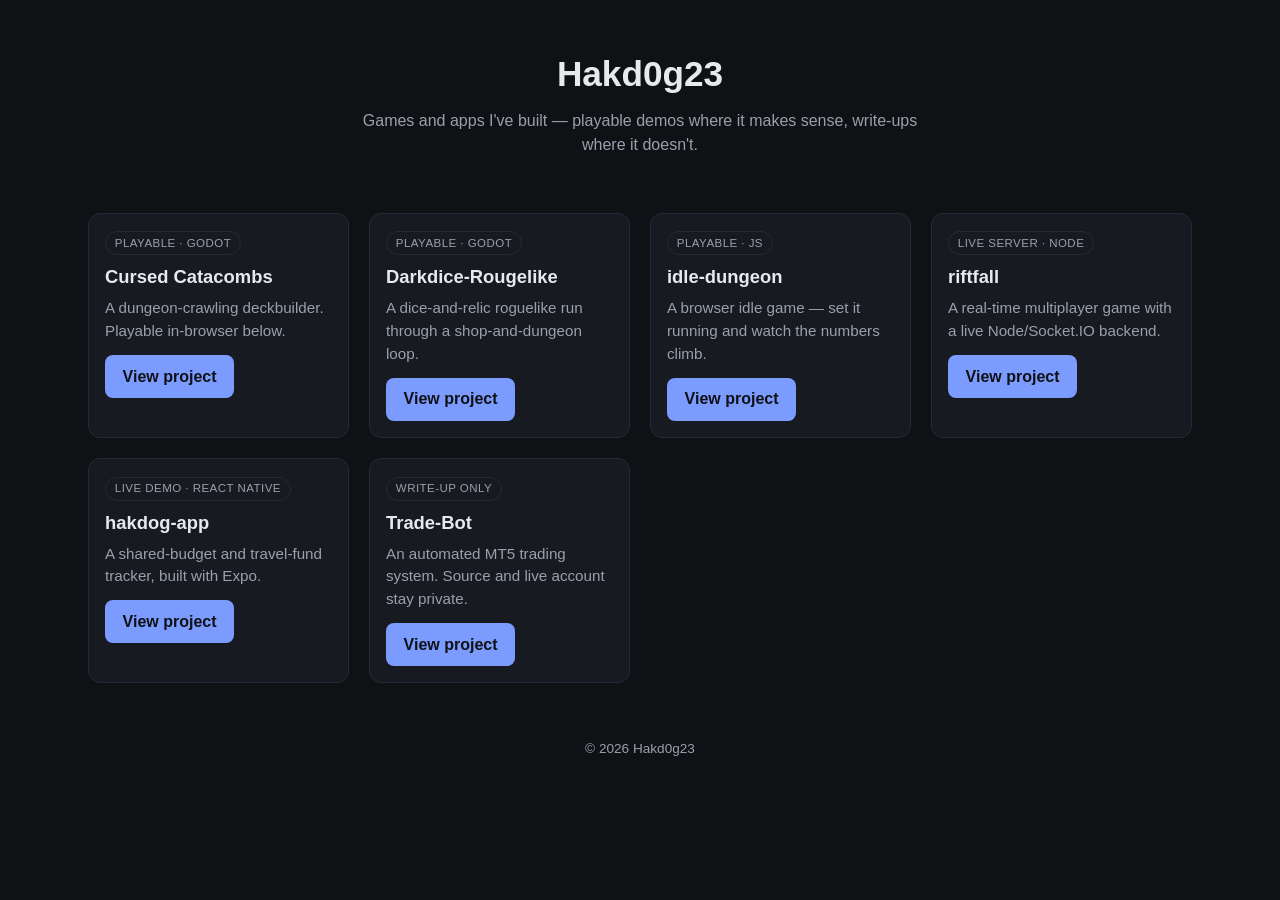
==== index.html @ 03059e49 "Scaffold portfolio site: shell, nav, card grid, project page stubs" ====
<!doctype html>
<html lang="en">
<head>
<meta charset="utf-8">
<meta name="viewport" content="width=device-width, initial-scale=1">
<title>Hakd0g23 — Projects</title>
<link rel="stylesheet" href="css/site.css">
</head>
<body>
<header>
  <h1>Hakd0g23</h1>
  <p>Games and apps I've built — playable demos where it makes sense, write-ups where it doesn't.</p>
</header>
<main class="grid">
  <div class="card">
    <img src="assets/img/cursed-catacombs.png" alt="Cursed Catacombs screenshot" onerror="this.style.display='none'">
    <div class="body">
      <span class="tag">Playable · Godot</span>
      <h2>Cursed Catacombs</h2>
      <p>A dungeon-crawling deckbuilder. Playable in-browser below.</p>
      <a class="btn" href="projects/cursed-catacombs.html">View project</a>
    </div>
  </div>
  <div class="card">
    <img src="assets/img/darkdice.png" alt="Darkdice-Rougelike screenshot" onerror="this.style.display='none'">
    <div class="body">
      <span class="tag">Playable · Godot</span>
      <h2>Darkdice-Rougelike</h2>
      <p>A dice-and-relic roguelike run through a shop-and-dungeon loop.</p>
      <a class="btn" href="projects/darkdice-rougelike.html">View project</a>
    </div>
  </div>
  <div class="card">
    <img src="assets/img/idle-dungeon.png" alt="idle-dungeon screenshot" onerror="this.style.display='none'">
    <div class="body">
      <span class="tag">Playable · JS</span>
      <h2>idle-dungeon</h2>
      <p>A browser idle game — set it running and watch the numbers climb.</p>
      <a class="btn" href="projects/idle-dungeon.html">View project</a>
    </div>
  </div>
  <div class="card">
    <img src="assets/img/riftfall.png" alt="riftfall screenshot" onerror="this.style.display='none'">
    <div class="body">
      <span class="tag">Live server · Node</span>
      <h2>riftfall</h2>
      <p>A real-time multiplayer game with a live Node/Socket.IO backend.</p>
      <a class="btn" href="projects/riftfall.html">View project</a>
    </div>
  </div>
  <div class="card">
    <img src="assets/img/hakdog-app.png" alt="hakdog-app screenshot" onerror="this.style.display='none'">
    <div class="body">
      <span class="tag">Live demo · React Native</span>
      <h2>hakdog-app</h2>
      <p>A shared-budget and travel-fund tracker, built with Expo.</p>
      <a class="btn" href="projects/hakdog-app.html">View project</a>
    </div>
  </div>
  <div class="card">
    <img src="assets/img/trade-bot.png" alt="Trade-Bot screenshot" onerror="this.style.display='none'">
    <div class="body">
      <span class="tag">Write-up only</span>
      <h2>Trade-Bot</h2>
      <p>An automated MT5 trading system. Source and live account stay private.</p>
      <a class="btn" href="projects/trade-bot.html">View project</a>
    </div>
  </div>
</main>
<footer>&copy; 2026 Hakd0g23</footer>
</body>
</html>
---- css/site.css ----
:root{
  --bg:#0f1115; --panel:#171a21; --text:#e8e9ec; --muted:#9aa0ab;
  --accent:#7c9bff; --border:#262a33;
}
*{box-sizing:border-box}
body{margin:0;background:var(--bg);color:var(--text);font-family:-apple-system,BlinkMacSystemFont,"Segoe UI",Roboto,Helvetica,Arial,sans-serif;line-height:1.5}
a{color:var(--accent)}
header{padding:3rem 1.5rem 2rem;text-align:center}
header h1{margin:0 0 .5rem;font-size:2.2rem}
header p{color:var(--muted);max-width:36rem;margin:0 auto}
nav{display:flex;justify-content:center;gap:1.25rem;padding:1rem;border-bottom:1px solid var(--border)}
nav a{text-decoration:none;color:var(--text);font-weight:600}
.grid{display:grid;grid-template-columns:repeat(auto-fit,minmax(260px,1fr));gap:1.25rem;padding:1.5rem;max-width:72rem;margin:0 auto}
.card{background:var(--panel);border:1px solid var(--border);border-radius:12px;overflow:hidden;display:flex;flex-direction:column}
.card img{width:100%;aspect-ratio:16/9;object-fit:cover;background:#000}
.card .body{padding:1rem}
.card h2{margin:0 0 .4rem;font-size:1.15rem}
.card p{color:var(--muted);margin:0 0 .75rem;font-size:.95rem}
.tag{display:inline-block;font-size:.72rem;text-transform:uppercase;letter-spacing:.04em;color:var(--muted);border:1px solid var(--border);border-radius:999px;padding:.15rem .55rem;margin-bottom:.5rem}
.embed-wrap{position:relative;width:100%;aspect-ratio:16/9;background:#000;border-radius:8px;overflow:hidden}
.embed-wrap iframe{width:100%;height:100%;border:0;display:block}
.embed-fallback{display:flex;align-items:center;justify-content:center;height:100%;color:var(--muted);text-align:center;padding:1rem}
.project-page{max-width:56rem;margin:0 auto;padding:2rem 1.5rem}
.project-page h1{margin-top:0}
footer{text-align:center;color:var(--muted);padding:2rem;font-size:.85rem}
.btn{display:inline-block;background:var(--accent);color:#0f1115;padding:.6rem 1.1rem;border-radius:8px;font-weight:700;text-decoration:none}
.note{background:#20242e;border:1px solid var(--border);border-radius:8px;padding:.75rem 1rem;font-size:.9rem;color:var(--muted)}
@media (max-width:700px){
  .embed-wrap{aspect-ratio:auto;height:auto;padding:2rem 1rem;text-align:center}
  .embed-wrap iframe{display:none}
}
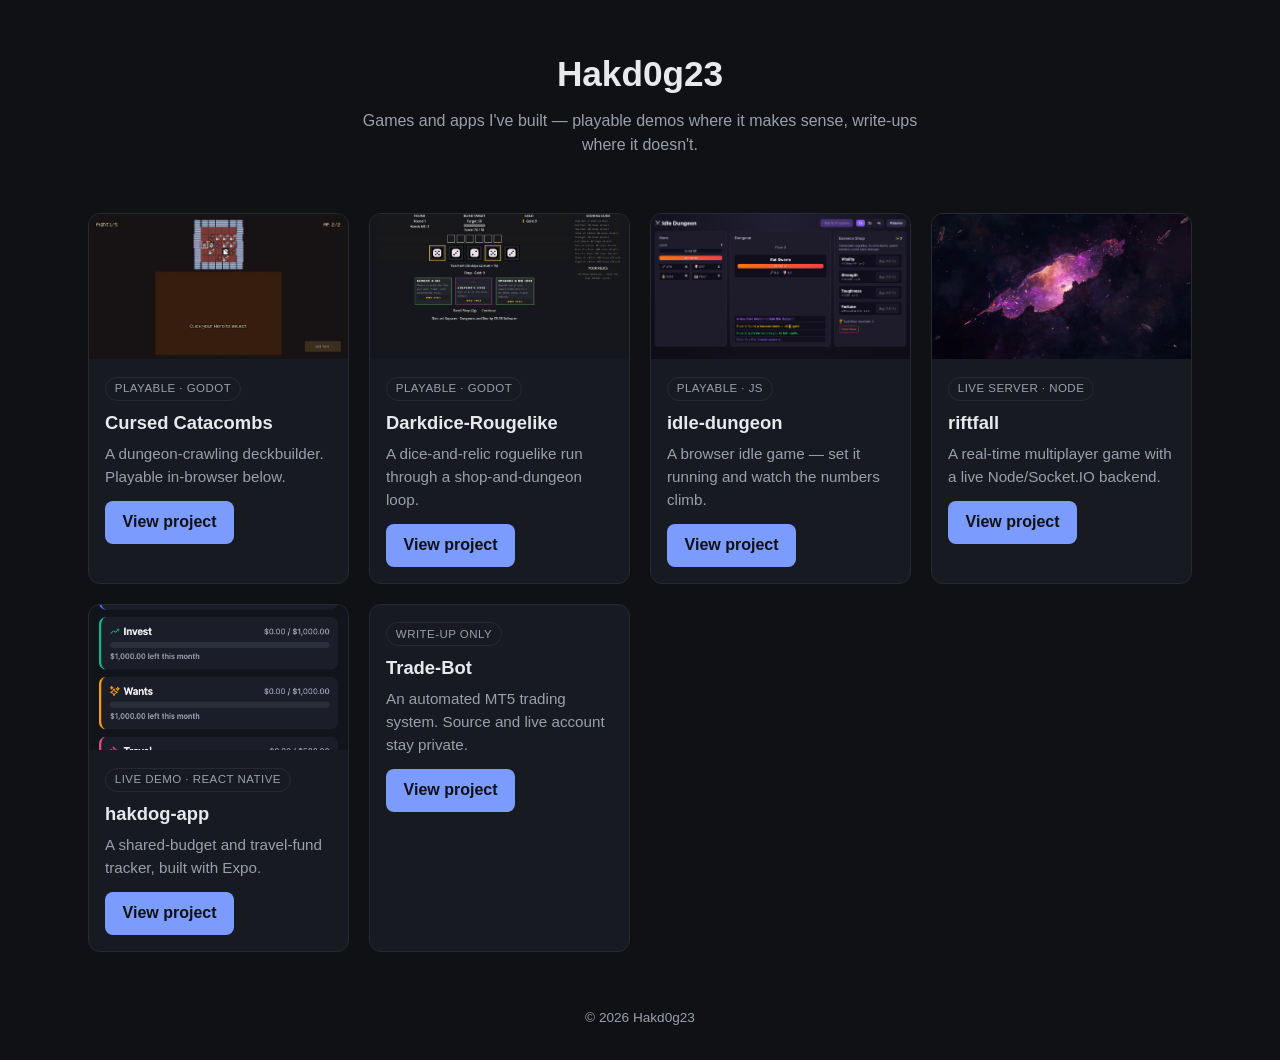
==== commit c6c102d3: "Fix broken thumbnails and add site favicon - idle-dungeon: add real mid-gameplay screenshot (was a 4" ====
--- a/index.html
+++ b/index.html
@@ -4,6 +4,7 @@
 <meta charset="utf-8">
 <meta name="viewport" content="width=device-width, initial-scale=1">
 <title>Hakd0g23 — Projects</title>
+<link rel="icon" href="/favicon.ico">
 <link rel="stylesheet" href="css/site.css">
 </head>
 <body>
@@ -58,7 +59,6 @@
     </div>
   </div>
   <div class="card">
-    <img src="assets/img/trade-bot.png" alt="Trade-Bot screenshot" onerror="this.style.display='none'">
     <div class="body">
       <span class="tag">Write-up only</span>
       <h2>Trade-Bot</h2>
--- a/css/site.css
+++ b/css/site.css
@@ -25,6 +25,10 @@
 footer{text-align:center;color:var(--muted);padding:2rem;font-size:.85rem}
 .btn{display:inline-block;background:var(--accent);color:#0f1115;padding:.6rem 1.1rem;border-radius:8px;font-weight:700;text-decoration:none}
 .note{background:#20242e;border:1px solid var(--border);border-radius:8px;padding:.75rem 1rem;font-size:.9rem;color:var(--muted)}
+.project-page figure{margin:1.5rem auto;text-align:center}
+.project-page .screenshot{max-width:280px;width:100%;display:block;margin:0 auto;border:1px solid var(--border);border-radius:14px}
+.project-page figcaption{color:var(--muted);font-size:.85rem;margin-top:.6rem}
+.cta{margin:1.25rem 0}
 @media (max-width:700px){
   .embed-wrap{aspect-ratio:auto;height:auto;padding:2rem 1rem;text-align:center}
   .embed-wrap iframe{display:none}
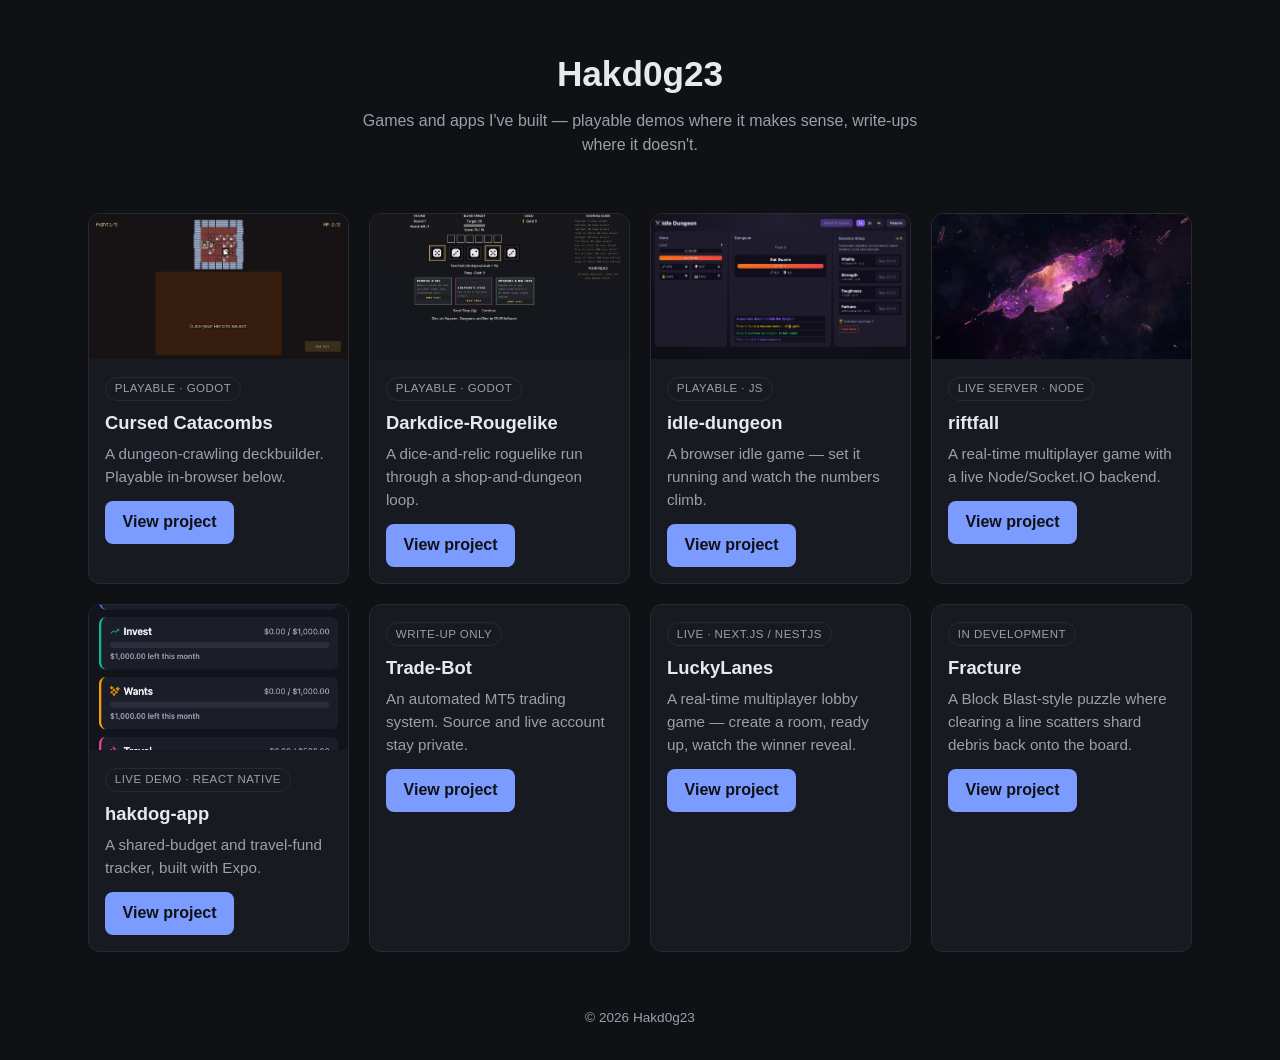
==== commit d0f44bc5: "Add LuckyLanes (live demo) and Fracture (in-dev) project pages" ====
--- a/index.html
+++ b/index.html
@@ -66,6 +66,22 @@
       <a class="btn" href="projects/trade-bot.html">View project</a>
     </div>
   </div>
+  <div class="card">
+    <div class="body">
+      <span class="tag">Live · Next.js / NestJS</span>
+      <h2>LuckyLanes</h2>
+      <p>A real-time multiplayer lobby game — create a room, ready up, watch the winner reveal.</p>
+      <a class="btn" href="projects/luckylanes.html">View project</a>
+    </div>
+  </div>
+  <div class="card">
+    <div class="body">
+      <span class="tag">In development</span>
+      <h2>Fracture</h2>
+      <p>A Block Blast-style puzzle where clearing a line scatters shard debris back onto the board.</p>
+      <a class="btn" href="projects/fracture.html">View project</a>
+    </div>
+  </div>
 </main>
 <footer>&copy; 2026 Hakd0g23</footer>
 </body>
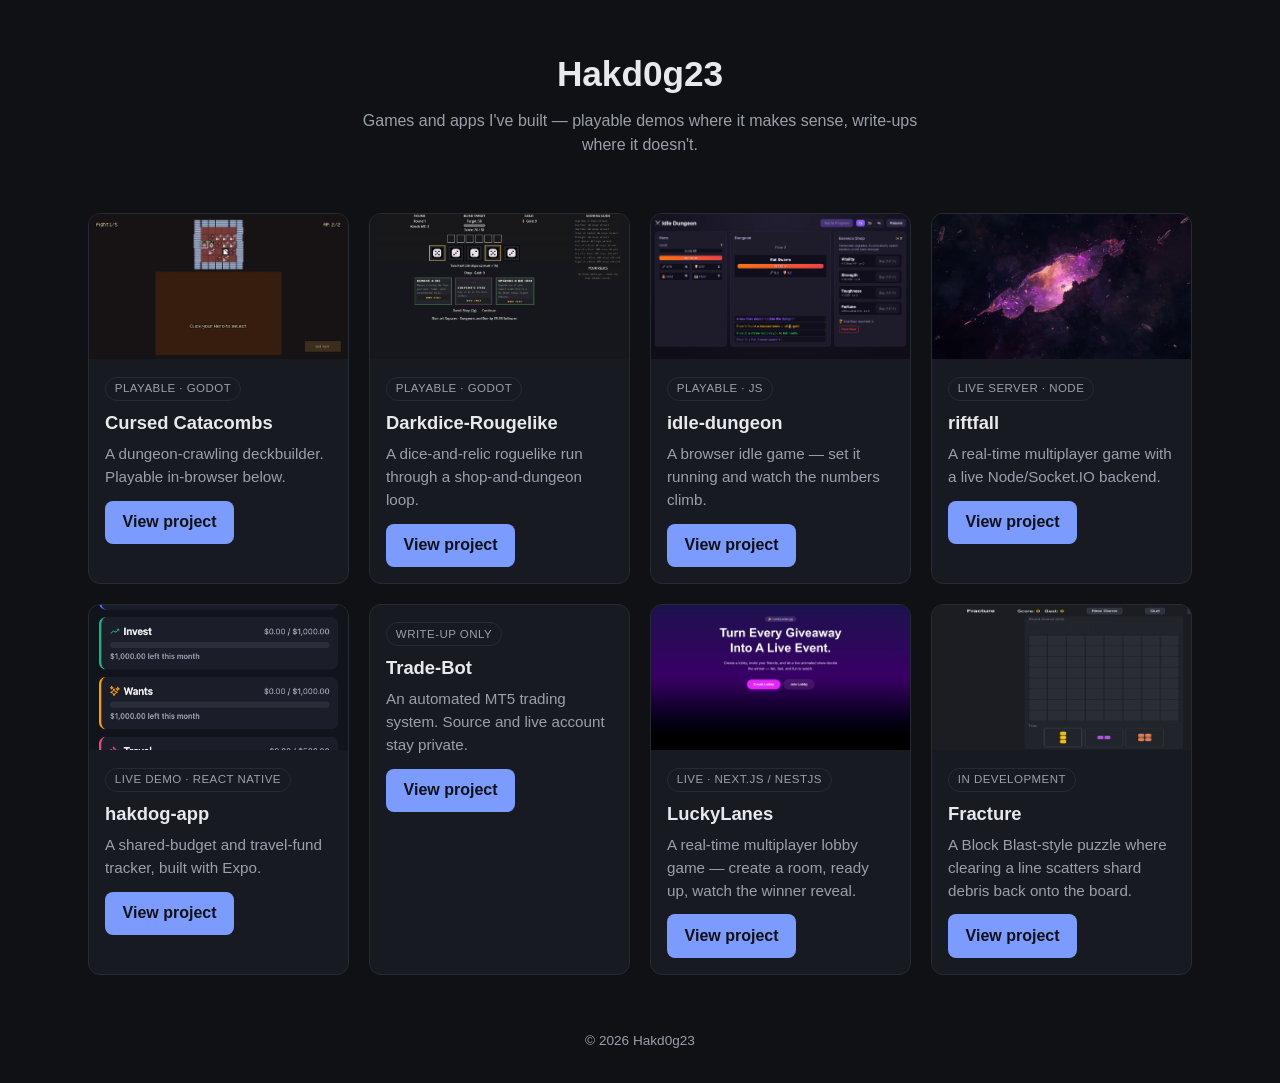
==== commit 0d0c7b0f: "Add thumbnails for LuckyLanes/Fracture and site-wide OG/meta tags Captured real screenshots via head" ====
--- a/index.html
+++ b/index.html
@@ -4,6 +4,13 @@
 <meta charset="utf-8">
 <meta name="viewport" content="width=device-width, initial-scale=1">
 <title>Hakd0g23 — Projects</title>
+<meta name="description" content="Games and apps built by Hakd0g23 — playable demos where it makes sense, write-ups where it doesn't.">
+<meta property="og:type" content="website">
+<meta property="og:title" content="Hakd0g23 — Projects">
+<meta property="og:description" content="Games and apps built by Hakd0g23 — playable demos where it makes sense, write-ups where it doesn't.">
+<meta property="og:url" content="https://hakd0g23.github.io/">
+<meta property="og:image" content="https://hakd0g23.github.io/assets/img/cursed-catacombs.png">
+<meta name="twitter:card" content="summary_large_image">
 <link rel="icon" href="/favicon.ico">
 <link rel="stylesheet" href="css/site.css">
 </head>
@@ -67,6 +74,7 @@
     </div>
   </div>
   <div class="card">
+    <img src="assets/img/luckylanes.png" alt="LuckyLanes screenshot" onerror="this.style.display='none'">
     <div class="body">
       <span class="tag">Live · Next.js / NestJS</span>
       <h2>LuckyLanes</h2>
@@ -75,6 +83,7 @@
     </div>
   </div>
   <div class="card">
+    <img src="assets/img/fracture.png" alt="Fracture screenshot" onerror="this.style.display='none'">
     <div class="body">
       <span class="tag">In development</span>
       <h2>Fracture</h2>
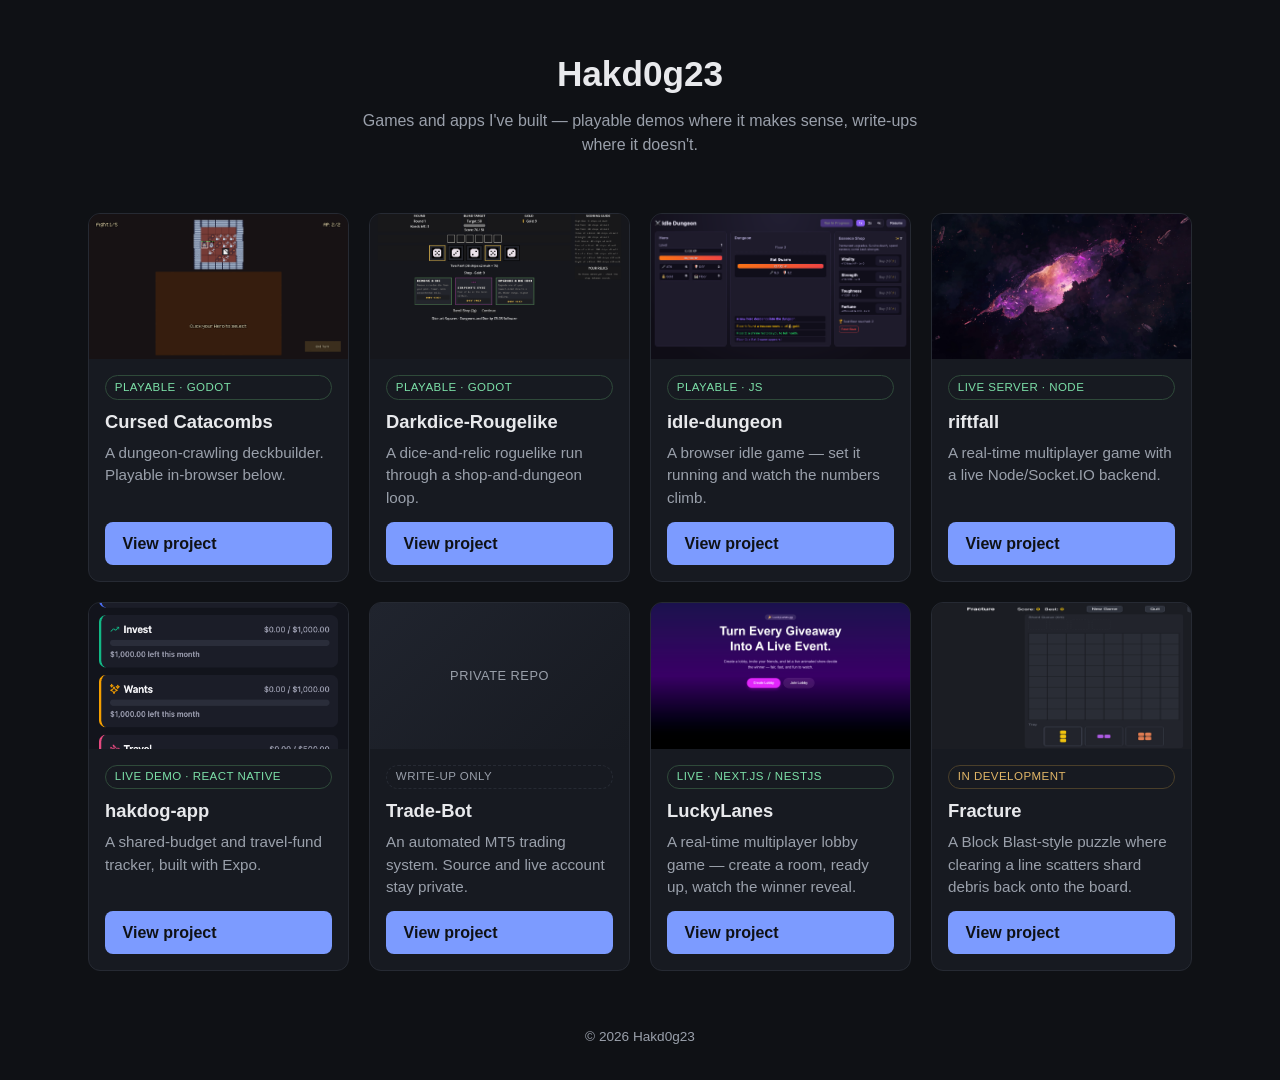
==== commit cc385baf: "Fix card grid rhythm, tag color coding, and screenshot sizing Addresses aesthetic review findings: T" ====
--- a/index.html
+++ b/index.html
@@ -23,7 +23,7 @@
   <div class="card">
     <img src="assets/img/cursed-catacombs.png" alt="Cursed Catacombs screenshot" onerror="this.style.display='none'">
     <div class="body">
-      <span class="tag">Playable · Godot</span>
+      <span class="tag tag-live">Playable · Godot</span>
       <h2>Cursed Catacombs</h2>
       <p>A dungeon-crawling deckbuilder. Playable in-browser below.</p>
       <a class="btn" href="projects/cursed-catacombs.html">View project</a>
@@ -32,7 +32,7 @@
   <div class="card">
     <img src="assets/img/darkdice.png" alt="Darkdice-Rougelike screenshot" onerror="this.style.display='none'">
     <div class="body">
-      <span class="tag">Playable · Godot</span>
+      <span class="tag tag-live">Playable · Godot</span>
       <h2>Darkdice-Rougelike</h2>
       <p>A dice-and-relic roguelike run through a shop-and-dungeon loop.</p>
       <a class="btn" href="projects/darkdice-rougelike.html">View project</a>
@@ -41,7 +41,7 @@
   <div class="card">
     <img src="assets/img/idle-dungeon.png" alt="idle-dungeon screenshot" onerror="this.style.display='none'">
     <div class="body">
-      <span class="tag">Playable · JS</span>
+      <span class="tag tag-live">Playable · JS</span>
       <h2>idle-dungeon</h2>
       <p>A browser idle game — set it running and watch the numbers climb.</p>
       <a class="btn" href="projects/idle-dungeon.html">View project</a>
@@ -50,7 +50,7 @@
   <div class="card">
     <img src="assets/img/riftfall.png" alt="riftfall screenshot" onerror="this.style.display='none'">
     <div class="body">
-      <span class="tag">Live server · Node</span>
+      <span class="tag tag-live">Live server · Node</span>
       <h2>riftfall</h2>
       <p>A real-time multiplayer game with a live Node/Socket.IO backend.</p>
       <a class="btn" href="projects/riftfall.html">View project</a>
@@ -59,15 +59,16 @@
   <div class="card">
     <img src="assets/img/hakdog-app.png" alt="hakdog-app screenshot" onerror="this.style.display='none'">
     <div class="body">
-      <span class="tag">Live demo · React Native</span>
+      <span class="tag tag-live">Live demo · React Native</span>
       <h2>hakdog-app</h2>
       <p>A shared-budget and travel-fund tracker, built with Expo.</p>
       <a class="btn" href="projects/hakdog-app.html">View project</a>
     </div>
   </div>
   <div class="card">
+    <div class="placeholder">Private repo</div>
     <div class="body">
-      <span class="tag">Write-up only</span>
+      <span class="tag tag-writeup">Write-up only</span>
       <h2>Trade-Bot</h2>
       <p>An automated MT5 trading system. Source and live account stay private.</p>
       <a class="btn" href="projects/trade-bot.html">View project</a>
@@ -76,7 +77,7 @@
   <div class="card">
     <img src="assets/img/luckylanes.png" alt="LuckyLanes screenshot" onerror="this.style.display='none'">
     <div class="body">
-      <span class="tag">Live · Next.js / NestJS</span>
+      <span class="tag tag-live">Live · Next.js / NestJS</span>
       <h2>LuckyLanes</h2>
       <p>A real-time multiplayer lobby game — create a room, ready up, watch the winner reveal.</p>
       <a class="btn" href="projects/luckylanes.html">View project</a>
@@ -85,7 +86,7 @@
   <div class="card">
     <img src="assets/img/fracture.png" alt="Fracture screenshot" onerror="this.style.display='none'">
     <div class="body">
-      <span class="tag">In development</span>
+      <span class="tag tag-dev">In development</span>
       <h2>Fracture</h2>
       <p>A Block Blast-style puzzle where clearing a line scatters shard debris back onto the board.</p>
       <a class="btn" href="projects/fracture.html">View project</a>
--- a/css/site.css
+++ b/css/site.css
@@ -13,10 +13,16 @@
 .grid{display:grid;grid-template-columns:repeat(auto-fit,minmax(260px,1fr));gap:1.25rem;padding:1.5rem;max-width:72rem;margin:0 auto}
 .card{background:var(--panel);border:1px solid var(--border);border-radius:12px;overflow:hidden;display:flex;flex-direction:column}
 .card img{width:100%;aspect-ratio:16/9;object-fit:cover;background:#000}
-.card .body{padding:1rem}
+.card .placeholder{width:100%;aspect-ratio:16/9;background:linear-gradient(135deg,#20242e,#171a21);display:flex;align-items:center;justify-content:center;color:var(--muted);font-size:.8rem;letter-spacing:.04em;text-transform:uppercase}
+.card .body{padding:1rem;flex:1;display:flex;flex-direction:column}
 .card h2{margin:0 0 .4rem;font-size:1.15rem}
 .card p{color:var(--muted);margin:0 0 .75rem;font-size:.95rem}
-.tag{display:inline-block;font-size:.72rem;text-transform:uppercase;letter-spacing:.04em;color:var(--muted);border:1px solid var(--border);border-radius:999px;padding:.15rem .55rem;margin-bottom:.5rem}
+.card .btn{margin-top:auto}
+.tag{display:inline-block;font-size:.72rem;text-transform:uppercase;letter-spacing:.04em;border:1px solid var(--border);border-radius:999px;padding:.15rem .55rem;margin-bottom:.5rem}
+.tag{color:var(--muted)}
+.tag.tag-live{color:#7ce0a8;border-color:#2f4a3a}
+.tag.tag-dev{color:#e0b567;border-color:#4a3f2a}
+.tag.tag-writeup{color:var(--muted);border-style:dashed}
 .embed-wrap{position:relative;width:100%;aspect-ratio:16/9;background:#000;border-radius:8px;overflow:hidden}
 .embed-wrap iframe{width:100%;height:100%;border:0;display:block}
 .embed-fallback{display:flex;align-items:center;justify-content:center;height:100%;color:var(--muted);text-align:center;padding:1rem}
@@ -26,10 +32,13 @@
 .btn{display:inline-block;background:var(--accent);color:#0f1115;padding:.6rem 1.1rem;border-radius:8px;font-weight:700;text-decoration:none}
 .note{background:#20242e;border:1px solid var(--border);border-radius:8px;padding:.75rem 1rem;font-size:.9rem;color:var(--muted)}
 .project-page figure{margin:1.5rem auto;text-align:center}
-.project-page .screenshot{max-width:280px;width:100%;display:block;margin:0 auto;border:1px solid var(--border);border-radius:14px}
+.project-page .screenshot{max-width:32rem;width:100%;display:block;margin:0 auto;border:1px solid var(--border);border-radius:14px}
 .project-page figcaption{color:var(--muted);font-size:.85rem;margin-top:.6rem}
 .cta{margin:1.25rem 0}
 @media (max-width:700px){
   .embed-wrap{aspect-ratio:auto;height:auto;padding:2rem 1rem;text-align:center}
   .embed-wrap iframe{display:none}
 }
+@media (max-width:480px){
+  header p{max-width:20rem}
+}
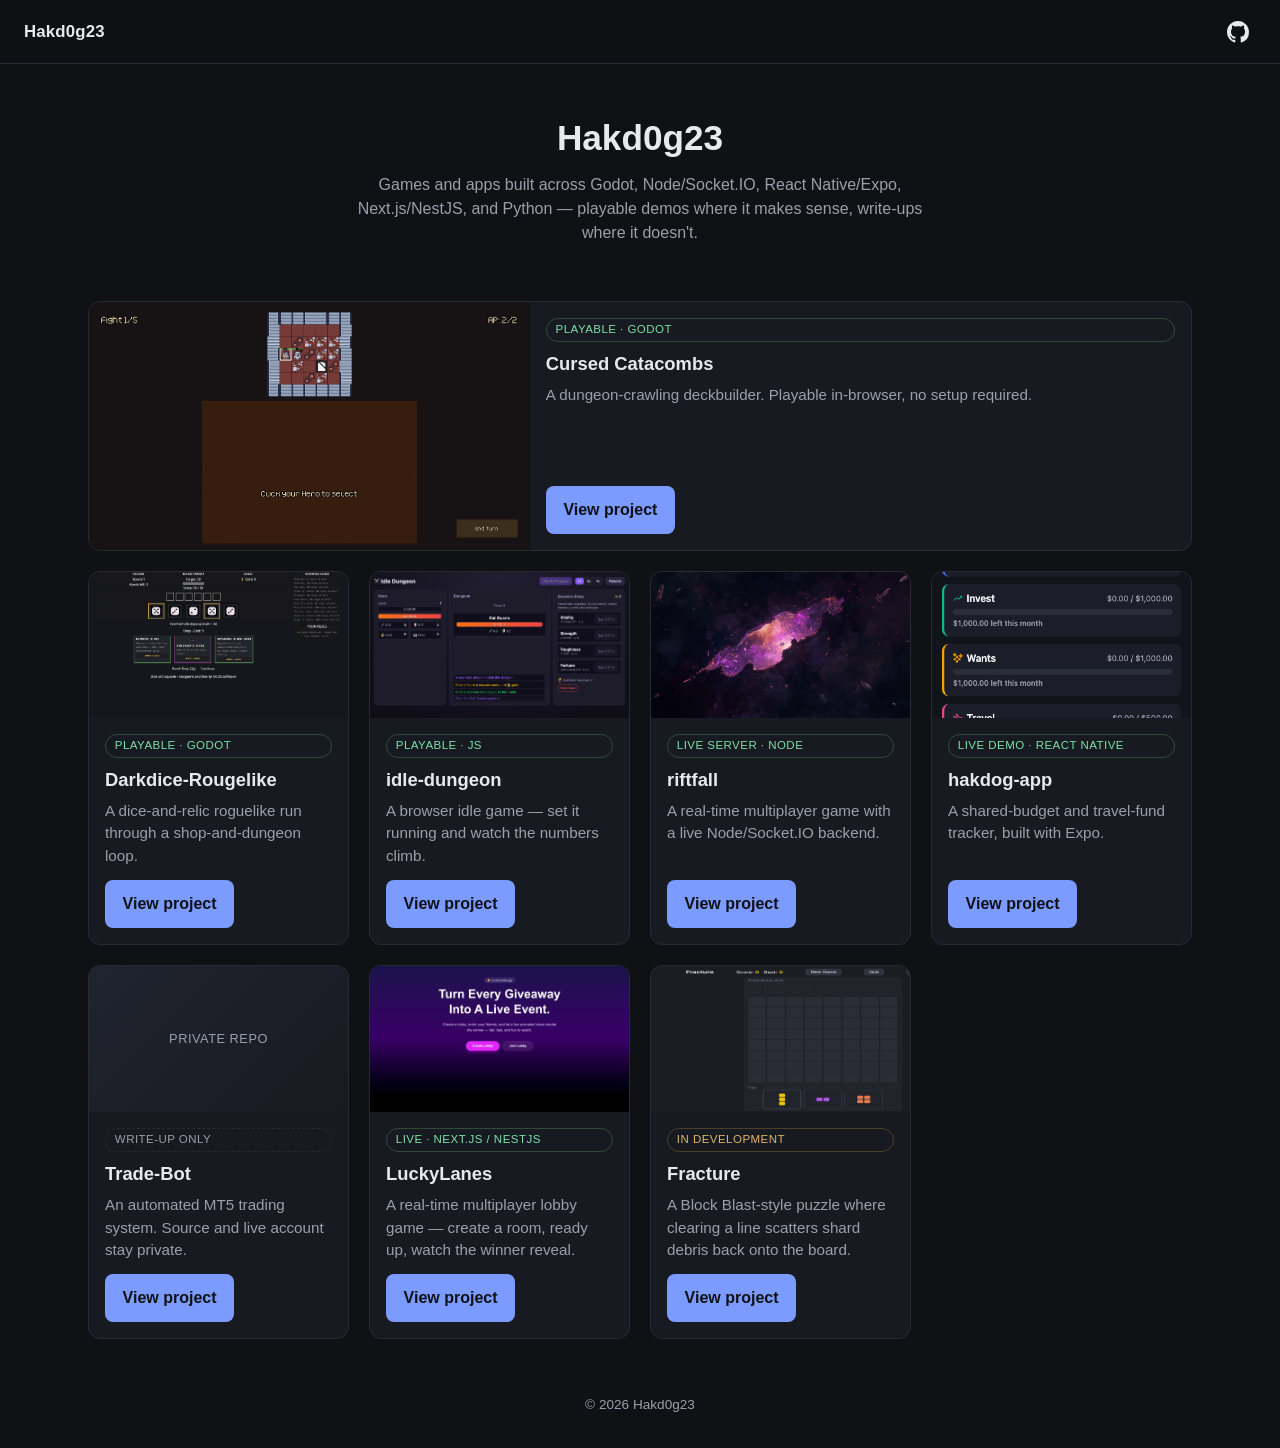
==== commit 21af1da1: "Redesign site nav, hero, and project cards for clarity and accessibility Add sticky site-wide header" ====
--- a/index.html
+++ b/index.html
@@ -15,82 +15,104 @@
 <link rel="stylesheet" href="css/site.css">
 </head>
 <body>
-<header>
+<header class="site-header">
+  <a class="wordmark" href="index.html">Hakd0g23</a>
+  <a class="gh-link" href="https://github.com/Hakd0g23" target="_blank" rel="noopener" aria-label="Hakd0g23 on GitHub">
+    <svg viewBox="0 0 16 16" aria-hidden="true"><path d="M8 0C3.58 0 0 3.58 0 8c0 3.54 2.29 6.53 5.47 7.59.4.07.55-.17.55-.38 0-.19-.01-.82-.01-1.49-2.01.37-2.53-.49-2.69-.94-.09-.23-.48-.94-.82-1.13-.28-.15-.68-.52-.01-.53.63-.01 1.08.58 1.23.82.72 1.21 1.87.87 2.33.66.07-.52.28-.87.51-1.07-1.78-.2-3.64-.89-3.64-3.95 0-.87.31-1.59.82-2.15-.08-.2-.36-1.02.08-2.12 0 0 .67-.21 2.2.82.64-.18 1.32-.27 2-.27.68 0 1.36.09 2 .27 1.53-1.04 2.2-.82 2.2-.82.44 1.1.16 1.92.08 2.12.51.56.82 1.27.82 2.15 0 3.07-1.87 3.75-3.65 3.95.29.25.54.73.54 1.48 0 1.07-.01 1.93-.01 2.2 0 .21.15.46.55.38A8.01 8.01 0 0 0 16 8c0-4.42-3.58-8-8-8z"/></svg>
+  </a>
+</header>
+<header class="intro">
   <h1>Hakd0g23</h1>
-  <p>Games and apps I've built — playable demos where it makes sense, write-ups where it doesn't.</p>
+  <p>Games and apps built across Godot, Node/Socket.IO, React Native/Expo, Next.js/NestJS, and Python — playable demos where it makes sense, write-ups where it doesn't.</p>
 </header>
 <main class="grid">
-  <div class="card">
-    <img src="assets/img/cursed-catacombs.png" alt="Cursed Catacombs screenshot" onerror="this.style.display='none'">
-    <div class="body">
-      <span class="tag tag-live">Playable · Godot</span>
-      <h2>Cursed Catacombs</h2>
-      <p>A dungeon-crawling deckbuilder. Playable in-browser below.</p>
-      <a class="btn" href="projects/cursed-catacombs.html">View project</a>
-    </div>
+  <div class="card featured">
+    <a class="card-link" href="projects/cursed-catacombs.html">
+      <img src="assets/img/cursed-catacombs.png" alt="Cursed Catacombs screenshot" onerror="this.style.display='none'">
+      <div class="body">
+        <span class="tag tag-live">Playable · Godot</span>
+        <h2>Cursed Catacombs</h2>
+        <p>A dungeon-crawling deckbuilder. Playable in-browser, no setup required.</p>
+        <span class="btn btn-static" aria-hidden="true">View project</span>
+      </div>
+    </a>
   </div>
   <div class="card">
-    <img src="assets/img/darkdice.png" alt="Darkdice-Rougelike screenshot" onerror="this.style.display='none'">
-    <div class="body">
-      <span class="tag tag-live">Playable · Godot</span>
-      <h2>Darkdice-Rougelike</h2>
-      <p>A dice-and-relic roguelike run through a shop-and-dungeon loop.</p>
-      <a class="btn" href="projects/darkdice-rougelike.html">View project</a>
-    </div>
+    <a class="card-link" href="projects/darkdice-rougelike.html">
+      <img src="assets/img/darkdice.png" alt="Darkdice-Rougelike screenshot" onerror="this.style.display='none'">
+      <div class="body">
+        <span class="tag tag-live">Playable · Godot</span>
+        <h2>Darkdice-Rougelike</h2>
+        <p>A dice-and-relic roguelike run through a shop-and-dungeon loop.</p>
+        <span class="btn btn-static" aria-hidden="true">View project</span>
+      </div>
+    </a>
   </div>
   <div class="card">
-    <img src="assets/img/idle-dungeon.png" alt="idle-dungeon screenshot" onerror="this.style.display='none'">
-    <div class="body">
-      <span class="tag tag-live">Playable · JS</span>
-      <h2>idle-dungeon</h2>
-      <p>A browser idle game — set it running and watch the numbers climb.</p>
-      <a class="btn" href="projects/idle-dungeon.html">View project</a>
-    </div>
+    <a class="card-link" href="projects/idle-dungeon.html">
+      <img src="assets/img/idle-dungeon.png" alt="idle-dungeon screenshot" onerror="this.style.display='none'">
+      <div class="body">
+        <span class="tag tag-live">Playable · JS</span>
+        <h2>idle-dungeon</h2>
+        <p>A browser idle game — set it running and watch the numbers climb.</p>
+        <span class="btn btn-static" aria-hidden="true">View project</span>
+      </div>
+    </a>
   </div>
   <div class="card">
-    <img src="assets/img/riftfall.png" alt="riftfall screenshot" onerror="this.style.display='none'">
-    <div class="body">
-      <span class="tag tag-live">Live server · Node</span>
-      <h2>riftfall</h2>
-      <p>A real-time multiplayer game with a live Node/Socket.IO backend.</p>
-      <a class="btn" href="projects/riftfall.html">View project</a>
-    </div>
+    <a class="card-link" href="projects/riftfall.html">
+      <img src="assets/img/riftfall.png" alt="riftfall screenshot" onerror="this.style.display='none'">
+      <div class="body">
+        <span class="tag tag-live">Live server · Node</span>
+        <h2>riftfall</h2>
+        <p>A real-time multiplayer game with a live Node/Socket.IO backend.</p>
+        <span class="btn btn-static" aria-hidden="true">View project</span>
+      </div>
+    </a>
   </div>
   <div class="card">
-    <img src="assets/img/hakdog-app.png" alt="hakdog-app screenshot" onerror="this.style.display='none'">
-    <div class="body">
-      <span class="tag tag-live">Live demo · React Native</span>
-      <h2>hakdog-app</h2>
-      <p>A shared-budget and travel-fund tracker, built with Expo.</p>
-      <a class="btn" href="projects/hakdog-app.html">View project</a>
-    </div>
+    <a class="card-link" href="projects/hakdog-app.html">
+      <img src="assets/img/hakdog-app.png" alt="hakdog-app screenshot" onerror="this.style.display='none'">
+      <div class="body">
+        <span class="tag tag-live">Live demo · React Native</span>
+        <h2>hakdog-app</h2>
+        <p>A shared-budget and travel-fund tracker, built with Expo.</p>
+        <span class="btn btn-static" aria-hidden="true">View project</span>
+      </div>
+    </a>
   </div>
   <div class="card">
-    <div class="placeholder">Private repo</div>
-    <div class="body">
-      <span class="tag tag-writeup">Write-up only</span>
-      <h2>Trade-Bot</h2>
-      <p>An automated MT5 trading system. Source and live account stay private.</p>
-      <a class="btn" href="projects/trade-bot.html">View project</a>
-    </div>
+    <a class="card-link" href="projects/trade-bot.html">
+      <div class="placeholder">Private repo</div>
+      <div class="body">
+        <span class="tag tag-writeup">Write-up only</span>
+        <h2>Trade-Bot</h2>
+        <p>An automated MT5 trading system. Source and live account stay private.</p>
+        <span class="btn btn-static" aria-hidden="true">View project</span>
+      </div>
+    </a>
   </div>
   <div class="card">
-    <img src="assets/img/luckylanes.png" alt="LuckyLanes screenshot" onerror="this.style.display='none'">
-    <div class="body">
-      <span class="tag tag-live">Live · Next.js / NestJS</span>
-      <h2>LuckyLanes</h2>
-      <p>A real-time multiplayer lobby game — create a room, ready up, watch the winner reveal.</p>
-      <a class="btn" href="projects/luckylanes.html">View project</a>
-    </div>
+    <a class="card-link" href="projects/luckylanes.html">
+      <img src="assets/img/luckylanes.png" alt="LuckyLanes screenshot" onerror="this.style.display='none'">
+      <div class="body">
+        <span class="tag tag-live">Live · Next.js / NestJS</span>
+        <h2>LuckyLanes</h2>
+        <p>A real-time multiplayer lobby game — create a room, ready up, watch the winner reveal.</p>
+        <span class="btn btn-static" aria-hidden="true">View project</span>
+      </div>
+    </a>
   </div>
   <div class="card">
-    <img src="assets/img/fracture.png" alt="Fracture screenshot" onerror="this.style.display='none'">
-    <div class="body">
-      <span class="tag tag-dev">In development</span>
-      <h2>Fracture</h2>
-      <p>A Block Blast-style puzzle where clearing a line scatters shard debris back onto the board.</p>
-      <a class="btn" href="projects/fracture.html">View project</a>
-    </div>
+    <a class="card-link" href="projects/fracture.html">
+      <img src="assets/img/fracture.png" alt="Fracture screenshot" onerror="this.style.display='none'">
+      <div class="body">
+        <span class="tag tag-dev">In development</span>
+        <h2>Fracture</h2>
+        <p>A Block Blast-style puzzle where clearing a line scatters shard debris back onto the board.</p>
+        <span class="btn btn-static" aria-hidden="true">View project</span>
+      </div>
+    </a>
   </div>
 </main>
 <footer>&copy; 2026 Hakd0g23</footer>
--- a/css/site.css
+++ b/css/site.css
@@ -5,19 +5,34 @@
 *{box-sizing:border-box}
 body{margin:0;background:var(--bg);color:var(--text);font-family:-apple-system,BlinkMacSystemFont,"Segoe UI",Roboto,Helvetica,Arial,sans-serif;line-height:1.5}
 a{color:var(--accent)}
-header{padding:3rem 1.5rem 2rem;text-align:center}
-header h1{margin:0 0 .5rem;font-size:2.2rem}
-header p{color:var(--muted);max-width:36rem;margin:0 auto}
-nav{display:flex;justify-content:center;gap:1.25rem;padding:1rem;border-bottom:1px solid var(--border)}
-nav a{text-decoration:none;color:var(--text);font-weight:600}
+.site-header{position:sticky;top:0;z-index:10;display:flex;align-items:center;justify-content:space-between;gap:1rem;padding:.85rem 1.5rem;background:rgba(15,17,21,.9);backdrop-filter:blur(6px);border-bottom:1px solid var(--border)}
+.site-header .wordmark{color:var(--text);font-weight:700;font-size:1.05rem;text-decoration:none;letter-spacing:.01em}
+.site-header .gh-link{display:inline-flex;align-items:center;justify-content:center;width:36px;height:36px;border-radius:8px;color:var(--text)}
+.site-header .gh-link svg{width:22px;height:22px;fill:currentColor}
+.site-header .gh-link:hover{color:var(--accent)}
+header.intro{padding:3rem 1.5rem 2rem;text-align:center}
+header.intro h1{margin:0 0 .5rem;font-size:2.2rem}
+header.intro p{color:var(--muted);max-width:36rem;margin:0 auto}
+nav.project-nav{display:flex;justify-content:center;gap:1.25rem;padding:1rem;border-bottom:1px solid var(--border)}
+nav.project-nav a{text-decoration:none;color:var(--text);font-weight:600}
 .grid{display:grid;grid-template-columns:repeat(auto-fit,minmax(260px,1fr));gap:1.25rem;padding:1.5rem;max-width:72rem;margin:0 auto}
 .card{background:var(--panel);border:1px solid var(--border);border-radius:12px;overflow:hidden;display:flex;flex-direction:column}
+.card-link{display:flex;flex-direction:column;color:inherit;text-decoration:none;height:100%}
+.card-link:hover h2{color:var(--accent)}
+.card.featured{grid-column:1 / -1}
+.card.featured .card-link{flex-direction:row;flex-wrap:wrap}
+.card.featured img{width:40%;min-width:260px;aspect-ratio:16/9}
+.card.featured .body{flex:1 1 260px}
 .card img{width:100%;aspect-ratio:16/9;object-fit:cover;background:#000}
 .card .placeholder{width:100%;aspect-ratio:16/9;background:linear-gradient(135deg,#20242e,#171a21);display:flex;align-items:center;justify-content:center;color:var(--muted);font-size:.8rem;letter-spacing:.04em;text-transform:uppercase}
 .card .body{padding:1rem;flex:1;display:flex;flex-direction:column}
 .card h2{margin:0 0 .4rem;font-size:1.15rem}
 .card p{color:var(--muted);margin:0 0 .75rem;font-size:.95rem}
-.card .btn{margin-top:auto}
+.card .btn{margin-top:auto;align-self:flex-start}
+@media (max-width:700px){
+  .card.featured .card-link{flex-direction:column}
+  .card.featured img{width:100%;min-width:0}
+}
 .tag{display:inline-block;font-size:.72rem;text-transform:uppercase;letter-spacing:.04em;border:1px solid var(--border);border-radius:999px;padding:.15rem .55rem;margin-bottom:.5rem}
 .tag{color:var(--muted)}
 .tag.tag-live{color:#7ce0a8;border-color:#2f4a3a}
@@ -29,7 +44,11 @@
 .project-page{max-width:56rem;margin:0 auto;padding:2rem 1.5rem}
 .project-page h1{margin-top:0}
 footer{text-align:center;color:var(--muted);padding:2rem;font-size:.85rem}
-.btn{display:inline-block;background:var(--accent);color:#0f1115;padding:.6rem 1.1rem;border-radius:8px;font-weight:700;text-decoration:none}
+.btn{display:inline-block;background:var(--accent);color:#0f1115;padding:.75rem 1.1rem;border-radius:8px;font-weight:700;text-decoration:none}
+.btn.btn-static{pointer-events:none}
+:focus-visible{outline:3px solid var(--accent);outline-offset:2px}
+.card-link:focus-visible{outline:3px solid var(--accent);outline-offset:-3px;border-radius:12px}
+.btn:focus-visible{outline:3px solid #e6edf3;outline-offset:2px}
 .note{background:#20242e;border:1px solid var(--border);border-radius:8px;padding:.75rem 1rem;font-size:.9rem;color:var(--muted)}
 .project-page figure{margin:1.5rem auto;text-align:center}
 .project-page .screenshot{max-width:32rem;width:100%;display:block;margin:0 auto;border:1px solid var(--border);border-radius:14px}
